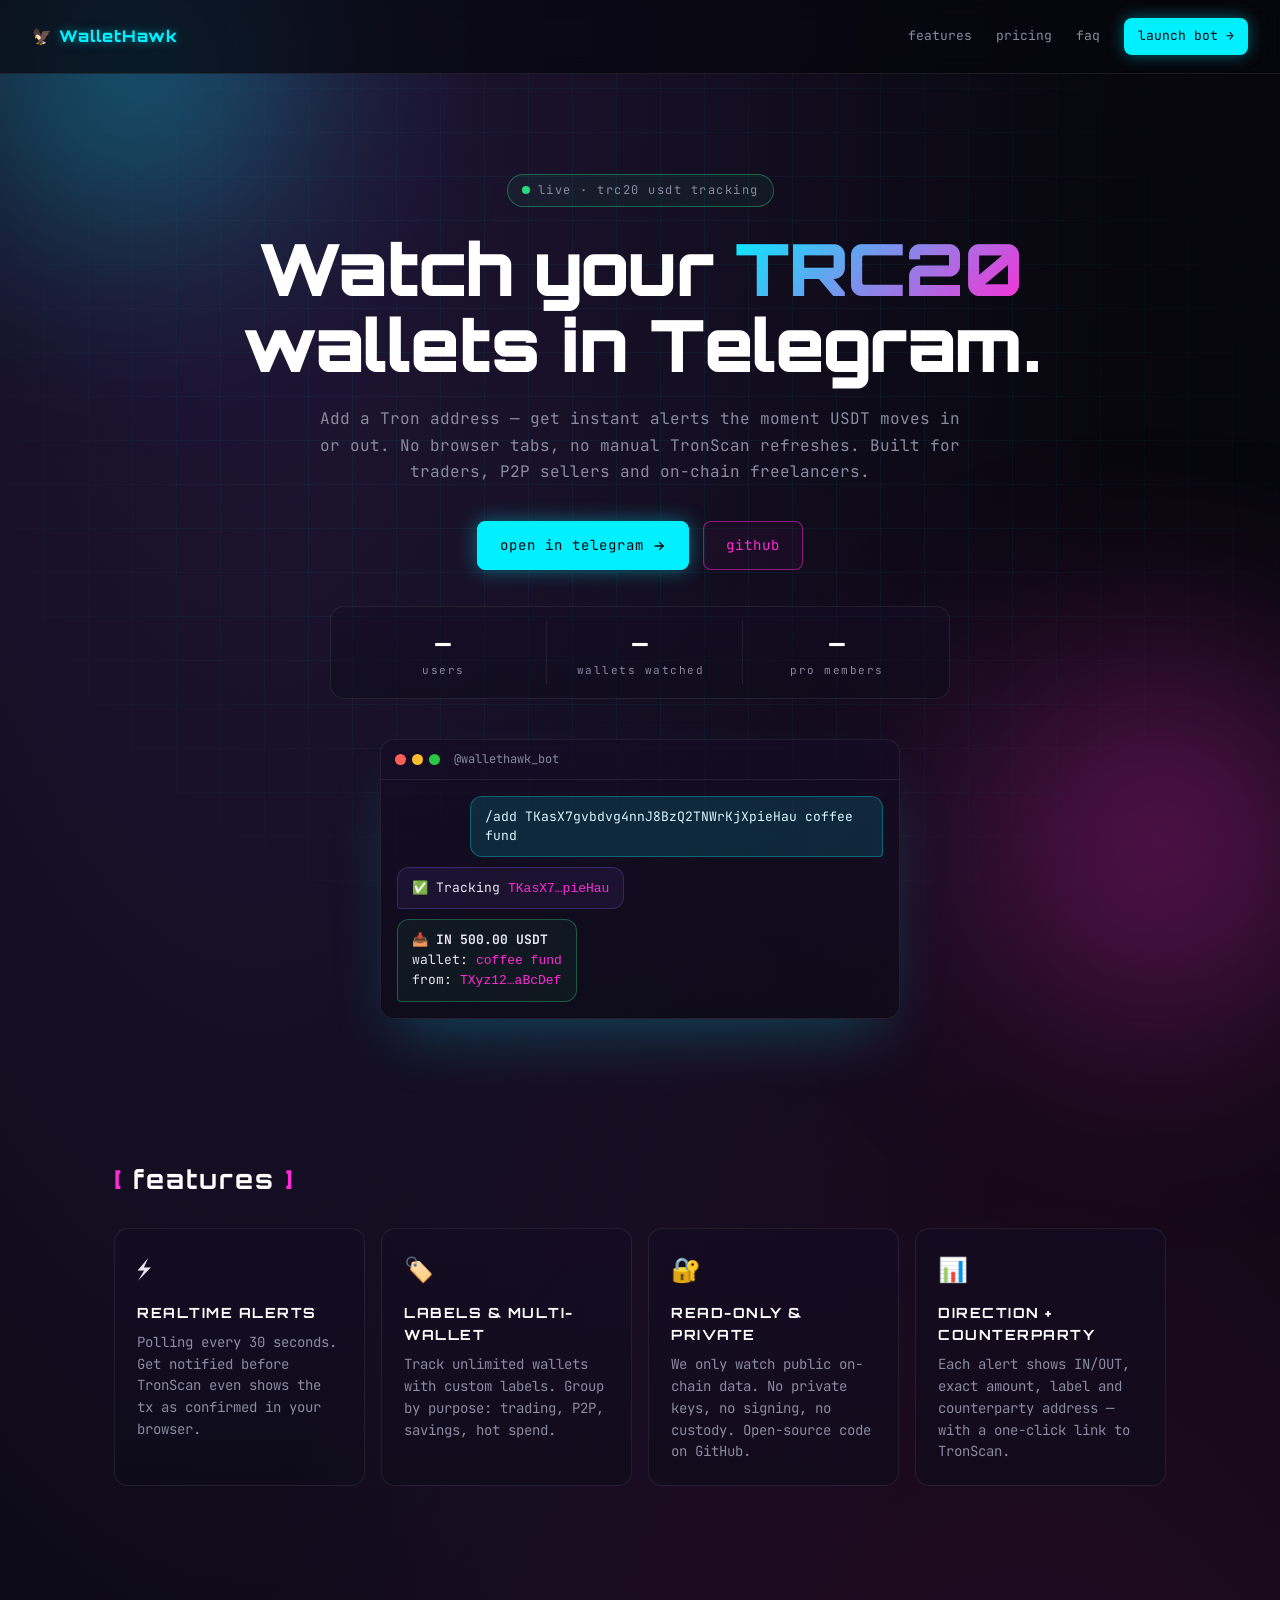
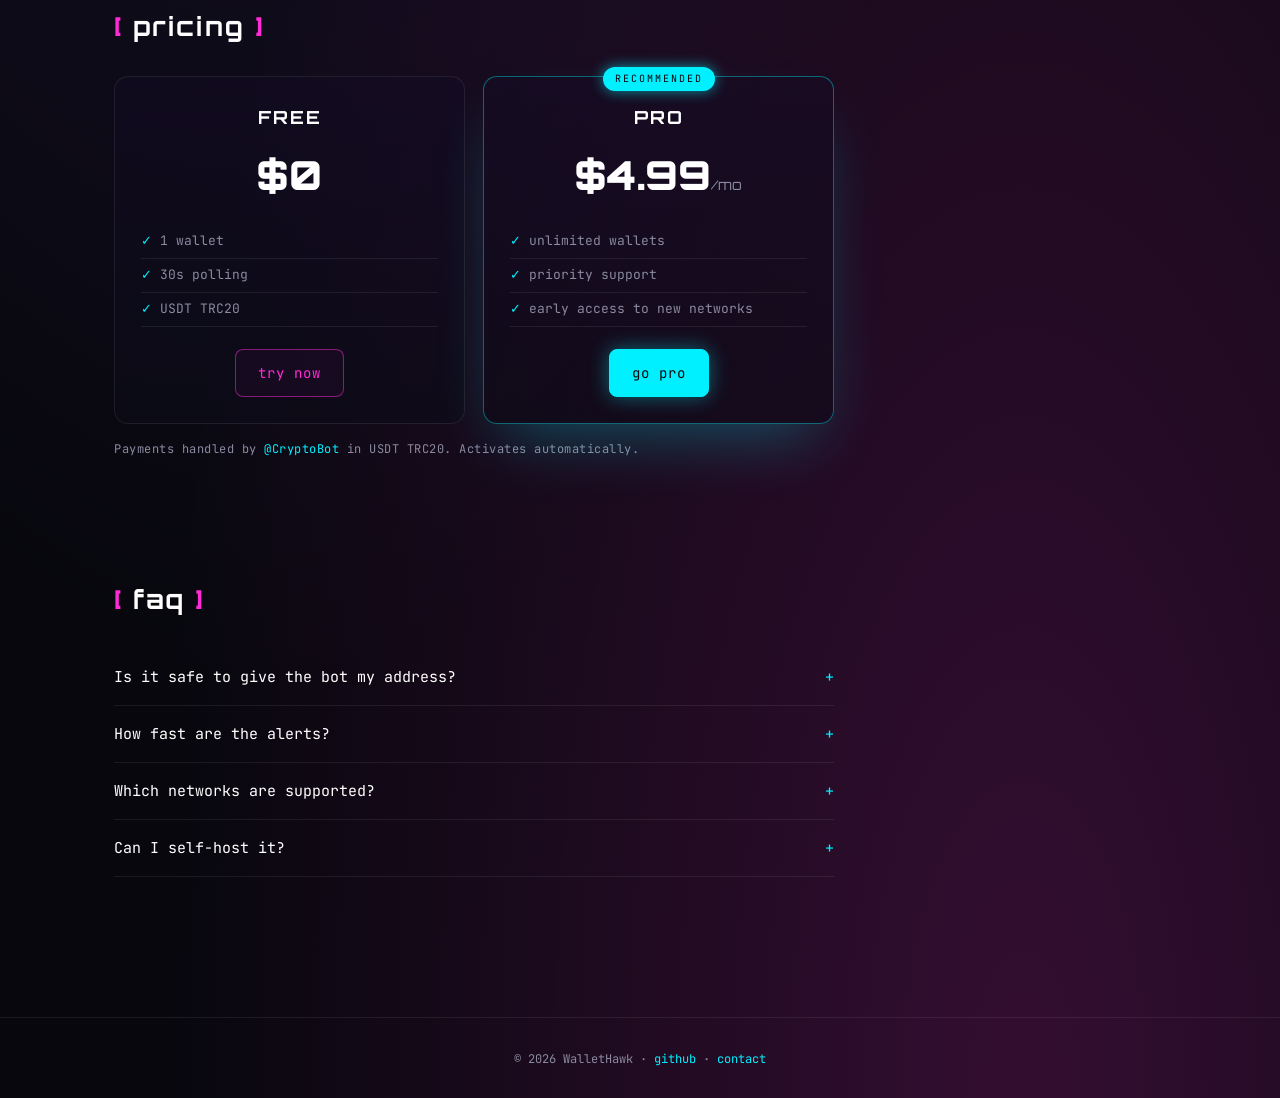
==== docs/index.html @ b3d7fba4 "chore: rename landing/ -> docs/ for GitHub Pages GitHub Pages 'Deploy from branch' only allows root " ====
<!DOCTYPE html>
<html lang="en">
<head>
    <meta charset="UTF-8" />
    <meta name="viewport" content="width=device-width, initial-scale=1.0" />
    <title>WalletHawk — TRC20 wallet tracker bot for Telegram</title>
    <meta name="description" content="WalletHawk watches your Tron (TRC20) wallets and pings you in Telegram the moment USDT moves in or out." />

    <!-- Open Graph / social previews -->
    <meta property="og:type" content="website" />
    <meta property="og:title" content="WalletHawk — instant TRC20 wallet alerts in Telegram" />
    <meta property="og:description" content="Add a Tron address — get pinged the second USDT moves in or out. Built for traders, P2P sellers and on-chain freelancers." />
    <meta property="og:url" content="https://wallethawk.io" />
    <meta property="og:site_name" content="WalletHawk" />
    <meta name="twitter:card" content="summary_large_image" />
    <meta name="twitter:title" content="WalletHawk — instant TRC20 wallet alerts in Telegram" />
    <meta name="twitter:description" content="Add a Tron address — get pinged the second USDT moves in or out." />

    <link rel="icon" href="data:image/svg+xml,%3Csvg xmlns='http://www.w3.org/2000/svg' viewBox='0 0 100 100'%3E%3Ctext y='80' font-size='80'%3E🦅%3C/text%3E%3C/svg%3E" />
    <link rel="preconnect" href="https://fonts.googleapis.com" />
    <link rel="preconnect" href="https://fonts.gstatic.com" crossorigin />
    <link rel="preconnect" href="https://wallethawk-bot.fly.dev" />
    <link href="https://fonts.googleapis.com/css2?family=Orbitron:wght@600;800;900&family=JetBrains+Mono:wght@400;500;600&display=swap" rel="stylesheet" />
    <link rel="stylesheet" href="styles.css" />
</head>
<body>
    <div class="bg-grid" aria-hidden="true"></div>
    <div class="bg-glow g1" aria-hidden="true"></div>
    <div class="bg-glow g2" aria-hidden="true"></div>

    <header class="nav">
        <a class="logo" href="#">🦅 <span>WalletHawk</span></a>
        <nav>
            <a href="#features">features</a>
            <a href="#pricing">pricing</a>
            <a href="#faq">faq</a>
            <a class="cta" href="https://t.me/wallethawk_bot" target="_blank" rel="noopener noreferrer">launch bot →</a>
        </nav>
    </header>

    <main>
        <section class="hero">
            <span class="status">
                <span class="dot"></span> live · TRC20 USDT tracking
            </span>
            <h1>Watch your <span class="grad">TRC20</span> wallets in&nbsp;Telegram.</h1>
            <p class="lead">
                Add a Tron address — get instant alerts the moment USDT moves in or out.
                No browser tabs, no manual TronScan refreshes. Built for traders, P2P sellers and on-chain freelancers.
            </p>
            <div class="hero-cta">
                <a class="btn primary" href="https://t.me/wallethawk_bot" target="_blank" rel="noopener noreferrer">
                    open in telegram
                    <svg viewBox="0 0 24 24" width="14" height="14" fill="none" stroke="currentColor" stroke-width="2.2" stroke-linecap="round" stroke-linejoin="round"><path d="M5 12h14"/><path d="m13 6 6 6-6 6"/></svg>
                </a>
                <a class="btn ghost" href="https://github.com/n1mfaq/wallethawk" target="_blank" rel="noopener noreferrer">github</a>
            </div>

            <ul class="stats" id="stats" aria-label="live stats">
                <li><b data-stat="users">—</b><span>users</span></li>
                <li><b data-stat="wallets">—</b><span>wallets watched</span></li>
                <li><b data-stat="pro">—</b><span>pro members</span></li>
            </ul>

            <div class="demo">
                <div class="demo-head">
                    <span class="d-dot r"></span><span class="d-dot y"></span><span class="d-dot g"></span>
                    <span class="d-title">@wallethawk_bot</span>
                </div>
                <div class="demo-body">
                    <div class="msg me">/add TKasX7gvbdvg4nnJ8BzQ2TNWrKjXpieHau coffee fund</div>
                    <div class="msg bot">✅ Tracking <code>TKasX7…pieHau</code></div>
                    <div class="msg bot alert">
                        <b>📥 IN  500.00 USDT</b><br>
                        wallet: <code>coffee fund</code><br>
                        from: <code>TXyz12…aBcDef</code>
                    </div>
                </div>
            </div>
        </section>

        <section id="features" class="section">
            <h2><span class="b">[</span> features <span class="b">]</span></h2>
            <div class="grid">
                <article class="card">
                    <div class="ico">⚡</div>
                    <h3>Realtime alerts</h3>
                    <p>Polling every 30 seconds. Get notified before TronScan even shows the tx as confirmed in your browser.</p>
                </article>
                <article class="card">
                    <div class="ico">🏷️</div>
                    <h3>Labels &amp; multi-wallet</h3>
                    <p>Track unlimited wallets with custom labels. Group by purpose: trading, P2P, savings, hot spend.</p>
                </article>
                <article class="card">
                    <div class="ico">🔐</div>
                    <h3>Read-only &amp; private</h3>
                    <p>We only watch public on-chain data. No private keys, no signing, no custody. Open-source code on GitHub.</p>
                </article>
                <article class="card">
                    <div class="ico">📊</div>
                    <h3>Direction + counterparty</h3>
                    <p>Each alert shows IN/OUT, exact amount, label and counterparty address — with a one-click link to TronScan.</p>
                </article>
            </div>
        </section>

        <section id="pricing" class="section">
            <h2><span class="b">[</span> pricing <span class="b">]</span></h2>
            <div class="plans">
                <article class="plan">
                    <h3>Free</h3>
                    <p class="price">$0</p>
                    <ul>
                        <li>1 wallet</li>
                        <li>30s polling</li>
                        <li>USDT TRC20</li>
                    </ul>
                    <a class="btn ghost" href="https://t.me/wallethawk_bot" target="_blank" rel="noopener noreferrer">try now</a>
                </article>
                <article class="plan featured">
                    <span class="badge">recommended</span>
                    <h3>Pro</h3>
                    <p class="price">$4.99<span>/mo</span></p>
                    <ul>
                        <li>unlimited wallets</li>
                        <li>priority support</li>
                        <li>early access to new networks</li>
                    </ul>
                    <a class="btn primary" href="https://t.me/wallethawk_bot?start=upgrade" target="_blank" rel="noopener noreferrer">go pro</a>
                </article>
            </div>
            <p class="plans-note">Payments handled by <a href="https://t.me/CryptoBot" target="_blank" rel="noopener noreferrer">@CryptoBot</a> in USDT TRC20. Activates automatically.</p>
        </section>

        <section id="faq" class="section">
            <h2><span class="b">[</span> faq <span class="b">]</span></h2>
            <div class="faq">
                <details>
                    <summary>Is it safe to give the bot my address?</summary>
                    <p>Yes — we only read public blockchain data via TronGrid. The bot never asks for keys, seeds or signatures. Source code is public on GitHub.</p>
                </details>
                <details>
                    <summary>How fast are the alerts?</summary>
                    <p>Polling runs every 30 seconds. In practice you'll see a notification within 30–60s of the on-chain confirmation.</p>
                </details>
                <details>
                    <summary>Which networks are supported?</summary>
                    <p>Right now: USDT on Tron (TRC20). BSC, Ethereum and BTC are on the roadmap.</p>
                </details>
                <details>
                    <summary>Can I self-host it?</summary>
                    <p>Yes — the project is MIT and ships with docker-compose. See the README on GitHub.</p>
                </details>
            </div>
        </section>
    </main>

    <footer>
        <p>© <span id="year"></span> WalletHawk · <a href="https://github.com/n1mfaq/wallethawk" target="_blank" rel="noopener noreferrer">github</a> · <a href="https://t.me/cwiwi9" target="_blank" rel="noopener noreferrer">contact</a></p>
    </footer>

    <script>
        document.getElementById('year').textContent = new Date().getFullYear();

        // Live stats from the bot's public endpoint.
        (async () => {
            try {
                const r = await fetch('https://wallethawk-bot.fly.dev/stats', { cache: 'no-store' });
                if (!r.ok) return;
                const s = await r.json();
                const set = (k, v) => {
                    const el = document.querySelector(`[data-stat="${k}"]`);
                    if (el) el.textContent = new Intl.NumberFormat('en-US').format(v);
                };
                set('users', s.users);
                set('wallets', s.wallets);
                set('pro', s.pro);
            } catch { /* offline — keep dashes */ }
        })();
    </script>
</body>
</html>
---- docs/styles.css ----
:root {
    --bg: #07070d;
    --bg-2: #0c0c18;
    --neon-cyan: #00f0ff;
    --neon-pink: #ff2bd6;
    --neon-purple: #9b5cff;
    --green: #29d97e;
    --text: #e6e6f0;
    --text-dim: #8a8aa0;
    --border: rgba(255, 255, 255, 0.08);
}

* { margin: 0; padding: 0; box-sizing: border-box; }
html { scroll-behavior: smooth; scroll-padding-top: 90px; overflow-x: clip; }
body {
    font-family: 'JetBrains Mono', ui-monospace, monospace;
    background:
        radial-gradient(ellipse at 20% 0%, rgba(155, 92, 255, 0.18), transparent 60%),
        radial-gradient(ellipse at 80% 100%, rgba(255, 43, 214, 0.18), transparent 60%),
        var(--bg);
    color: var(--text);
    line-height: 1.6;
    min-height: 100vh;
    position: relative;
    overflow-x: hidden;
}

.bg-grid {
    position: fixed; inset: 0; z-index: -1;
    background-image:
        linear-gradient(rgba(0, 240, 255, 0.05) 1px, transparent 1px),
        linear-gradient(90deg, rgba(0, 240, 255, 0.05) 1px, transparent 1px);
    background-size: 44px 44px;
    mask-image: radial-gradient(ellipse 80% 90% at center, black 30%, transparent 75%);
}

.bg-glow {
    position: fixed; z-index: -1;
    border-radius: 50%;
    filter: blur(100px);
    pointer-events: none;
}
.bg-glow.g1 { width: 460px; height: 460px; top: -160px; left: -100px;  background: radial-gradient(circle, rgba(0, 240, 255, 0.5), transparent 70%); }
.bg-glow.g2 { width: 520px; height: 520px; bottom: -200px; right: -140px; background: radial-gradient(circle, rgba(255, 43, 214, 0.45), transparent 70%); }

a { color: var(--neon-cyan); text-decoration: none; transition: color 0.2s; }
a:hover { color: var(--neon-pink); }

/* === NAV === */
.nav {
    position: sticky; top: 0; z-index: 10;
    display: flex; justify-content: space-between; align-items: center;
    padding: 18px 32px;
    background: rgba(7, 7, 13, 0.7);
    backdrop-filter: blur(10px);
    border-bottom: 1px solid var(--border);
}
.logo {
    font-family: 'Orbitron', sans-serif;
    font-weight: 800;
    font-size: 16px;
    letter-spacing: 1px;
    color: #fff;
}
.logo span { color: var(--neon-cyan); text-shadow: 0 0 10px rgba(0, 240, 255, 0.5); }
.nav nav { display: flex; gap: 24px; align-items: center; }
.nav nav a { font-size: 13px; color: var(--text-dim); text-transform: lowercase; }
.nav nav a.cta {
    color: var(--bg);
    background: var(--neon-cyan);
    padding: 8px 14px;
    border-radius: 8px;
    box-shadow: 0 0 16px rgba(0, 240, 255, 0.4);
    transition: all 0.2s;
}
.nav nav a.cta:hover { background: var(--neon-pink); box-shadow: 0 0 20px rgba(255, 43, 214, 0.5); color: var(--bg); }

/* === MAIN === */
main { max-width: 1100px; margin: 0 auto; padding: 40px 24px 80px; }

/* === HERO === */
.hero { padding: 60px 0 80px; text-align: center; }

.status {
    display: inline-flex;
    align-items: center;
    gap: 8px;
    padding: 6px 14px;
    border: 1px solid rgba(41, 217, 126, 0.4);
    border-radius: 999px;
    background: rgba(41, 217, 126, 0.06);
    color: var(--text-dim);
    font-size: 12px;
    letter-spacing: 1.5px;
    text-transform: lowercase;
    margin-bottom: 24px;
}

.dot {
    width: 8px; height: 8px; border-radius: 50%;
    background: var(--green);
    box-shadow: 0 0 0 0 rgba(41, 217, 126, 0.5);
    animation: pulse-dot 2s infinite;
}
@keyframes pulse-dot {
    0%, 100% { box-shadow: 0 0 0 0 rgba(41, 217, 126, 0.5); }
    70% { box-shadow: 0 0 0 8px rgba(41, 217, 126, 0); }
}

.hero h1 {
    font-family: 'Orbitron', sans-serif;
    font-weight: 900;
    font-size: clamp(36px, 6vw, 72px);
    line-height: 1.05;
    letter-spacing: -1px;
    margin-bottom: 24px;
    color: #fff;
}

.grad {
    background: linear-gradient(135deg, var(--neon-cyan) 0%, var(--neon-pink) 100%);
    -webkit-background-clip: text;
    background-clip: text;
    color: transparent;
}

.lead {
    max-width: 660px;
    margin: 0 auto 36px;
    color: var(--text-dim);
    font-size: 16px;
    line-height: 1.65;
}

.hero-cta {
    display: flex;
    gap: 14px;
    justify-content: center;
    flex-wrap: wrap;
    margin-bottom: 36px;
}

/* === LIVE STATS (hero) === */
.stats {
    list-style: none;
    display: flex;
    justify-content: center;
    flex-wrap: wrap;
    gap: 8px;
    margin: 0 auto 28px;
    padding: 14px 18px;
    max-width: 620px;
    border: 1px solid var(--border);
    border-radius: 14px;
    background: linear-gradient(180deg, rgba(20, 12, 36, 0.5), rgba(12, 12, 24, 0.5));
}
.stats li {
    flex: 1 1 130px;
    display: flex;
    flex-direction: column;
    align-items: center;
    gap: 2px;
    padding: 4px 10px;
}
.stats li + li { border-left: 1px solid var(--border); }
.stats b {
    font-family: 'Orbitron', sans-serif;
    font-size: 22px;
    font-weight: 800;
    color: #fff;
    letter-spacing: 1px;
}
.stats span {
    font-size: 11px;
    color: var(--text-dim);
    text-transform: lowercase;
    letter-spacing: 1.5px;
}
@media (max-width: 480px) {
    .stats li + li { border-left: none; border-top: 1px solid var(--border); }
}

.btn {
    display: inline-flex;
    align-items: center;
    gap: 8px;
    padding: 12px 22px;
    border-radius: 8px;
    font-family: 'JetBrains Mono', monospace;
    font-size: 14px;
    text-transform: lowercase;
    letter-spacing: 1px;
    border: 1px solid;
    transition: all 0.2s;
    cursor: pointer;
}
.btn.primary {
    color: var(--bg);
    background: var(--neon-cyan);
    border-color: var(--neon-cyan);
    box-shadow: 0 0 20px rgba(0, 240, 255, 0.4);
}
.btn.primary:hover {
    background: var(--neon-pink); border-color: var(--neon-pink); color: var(--bg);
    box-shadow: 0 0 28px rgba(255, 43, 214, 0.55);
}
.btn.ghost {
    color: var(--neon-pink);
    border-color: rgba(255, 43, 214, 0.5);
    background: rgba(255, 43, 214, 0.04);
}
.btn.ghost:hover { color: #fff; background: rgba(255, 43, 214, 0.12); border-color: var(--neon-pink); }

/* Demo card */
.demo {
    max-width: 520px;
    margin: 40px auto 0;
    border: 1px solid var(--border);
    border-radius: 14px;
    background: linear-gradient(180deg, rgba(20, 12, 36, 0.7), rgba(12, 12, 24, 0.7));
    box-shadow: 0 30px 60px -20px rgba(0, 240, 255, 0.25);
    overflow: hidden;
    text-align: left;
}
.demo-head {
    display: flex;
    align-items: center;
    gap: 6px;
    padding: 10px 14px;
    border-bottom: 1px solid var(--border);
}
.d-dot { width: 11px; height: 11px; border-radius: 50%; }
.d-dot.r { background: #ff5f57; }
.d-dot.y { background: #febc2e; }
.d-dot.g { background: #28c840; }
.d-title { margin-left: 8px; font-size: 12px; color: var(--text-dim); }

.demo-body { padding: 16px; display: flex; flex-direction: column; gap: 10px; font-size: 13px; }
.msg {
    padding: 10px 14px;
    border-radius: 12px;
    max-width: 85%;
    line-height: 1.5;
}
.msg code { color: var(--neon-pink); }
.msg.me {
    align-self: flex-end;
    background: rgba(0, 240, 255, 0.12);
    border: 1px solid rgba(0, 240, 255, 0.3);
    color: #d6f7ff;
    border-bottom-right-radius: 4px;
}
.msg.bot {
    align-self: flex-start;
    background: rgba(155, 92, 255, 0.08);
    border: 1px solid rgba(155, 92, 255, 0.25);
    color: var(--text);
    border-bottom-left-radius: 4px;
}
.msg.bot.alert {
    background: rgba(41, 217, 126, 0.06);
    border-color: rgba(41, 217, 126, 0.35);
}

/* === SECTIONS === */
.section { padding: 60px 0; }
.section h2 {
    font-family: 'Orbitron', sans-serif;
    font-size: 26px;
    letter-spacing: 2px;
    color: #fff;
    margin-bottom: 28px;
}
.b { color: var(--neon-pink); }

.grid {
    display: grid;
    grid-template-columns: repeat(auto-fit, minmax(240px, 1fr));
    gap: 16px;
}

.card {
    padding: 22px;
    border: 1px solid var(--border);
    border-radius: 14px;
    background: linear-gradient(180deg, rgba(20, 12, 36, 0.55), rgba(12, 12, 24, 0.55));
    transition: transform 0.3s, border-color 0.3s, box-shadow 0.3s;
}
.card:hover {
    transform: translateY(-3px);
    border-color: rgba(0, 240, 255, 0.3);
    box-shadow: 0 16px 36px -16px rgba(0, 240, 255, 0.4);
}
.card .ico { font-size: 24px; margin-bottom: 12px; }
.card h3 {
    font-family: 'Orbitron', sans-serif;
    font-size: 14px;
    letter-spacing: 1.5px;
    text-transform: uppercase;
    color: #fff;
    margin-bottom: 8px;
}
.card p { color: var(--text-dim); font-size: 14px; line-height: 1.55; }

/* === PRICING === */
.plans {
    display: grid;
    grid-template-columns: repeat(auto-fit, minmax(240px, 1fr));
    gap: 18px;
    max-width: 720px;
}
.plan {
    position: relative;
    padding: 26px;
    border: 1px solid var(--border);
    border-radius: 14px;
    background: linear-gradient(180deg, rgba(20, 12, 36, 0.55), rgba(12, 12, 24, 0.55));
    text-align: center;
}
.plan.featured {
    border-color: rgba(0, 240, 255, 0.4);
    box-shadow: 0 30px 60px -20px rgba(0, 240, 255, 0.3);
}
.plan .badge {
    position: absolute;
    top: -10px;
    left: 50%;
    transform: translateX(-50%);
    padding: 4px 12px;
    font-size: 10px;
    letter-spacing: 2px;
    text-transform: uppercase;
    color: var(--bg);
    background: var(--neon-cyan);
    border-radius: 999px;
    box-shadow: 0 0 14px rgba(0, 240, 255, 0.6);
}
.plan h3 {
    font-family: 'Orbitron', sans-serif;
    font-size: 18px;
    letter-spacing: 2px;
    text-transform: uppercase;
    color: #fff;
    margin-bottom: 12px;
}
.price {
    font-family: 'Orbitron', sans-serif;
    font-size: 40px;
    font-weight: 900;
    color: #fff;
    margin-bottom: 18px;
}
.price span { font-size: 14px; color: var(--text-dim); font-weight: 400; }
.plan ul {
    list-style: none;
    margin-bottom: 22px;
    text-align: left;
}
.plan li {
    padding: 6px 0;
    border-bottom: 1px solid var(--border);
    color: var(--text-dim);
    font-size: 13px;
}
.plan li:before { content: '✓ '; color: var(--neon-cyan); }

.plans-note {
    margin-top: 16px;
    color: var(--text-dim);
    font-size: 12px;
    letter-spacing: 0.5px;
}
.plans-note a { color: var(--neon-cyan); }

/* === FAQ === */
.faq { max-width: 720px; }
.faq details {
    border-bottom: 1px solid var(--border);
    padding: 16px 0;
}
.faq summary {
    cursor: pointer;
    color: #fff;
    font-size: 15px;
    list-style: none;
    position: relative;
    padding-right: 24px;
}
.faq summary::-webkit-details-marker { display: none; }
.faq summary::after {
    content: '+';
    position: absolute;
    right: 0;
    top: 0;
    color: var(--neon-cyan);
    transition: transform 0.2s;
}
.faq details[open] summary::after { content: '−'; }
.faq p {
    margin-top: 10px;
    color: var(--text-dim);
    font-size: 14px;
    line-height: 1.6;
}

/* === FOOTER === */
footer {
    text-align: center;
    padding: 32px 16px;
    color: var(--text-dim);
    font-size: 12px;
    border-top: 1px solid var(--border);
}

@media (max-width: 600px) {
    .nav { padding: 14px 18px; }
    .nav nav { gap: 14px; }
    .nav nav a { font-size: 12px; }
    .nav nav a.cta { padding: 6px 10px; }
    main { padding: 24px 16px 60px; }
    .hero { padding: 30px 0 50px; }
    .section { padding: 40px 0; }
}
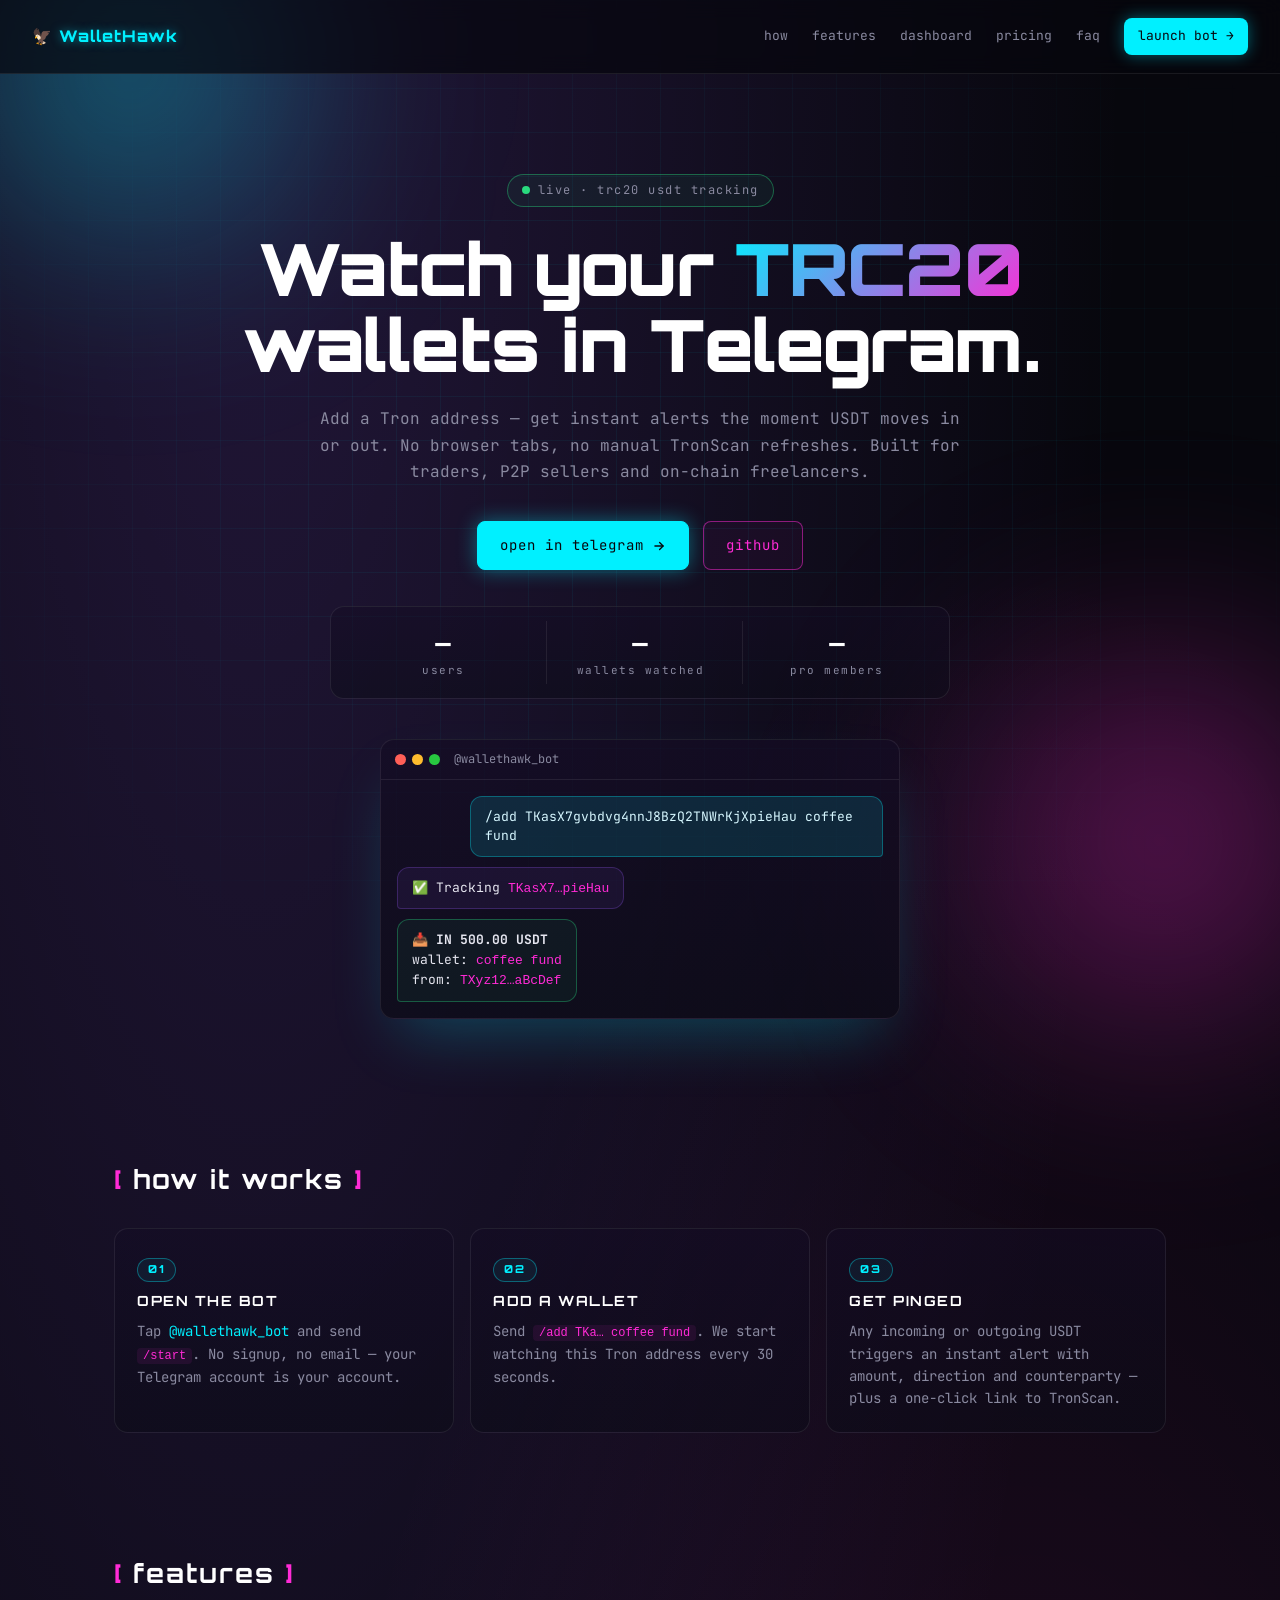
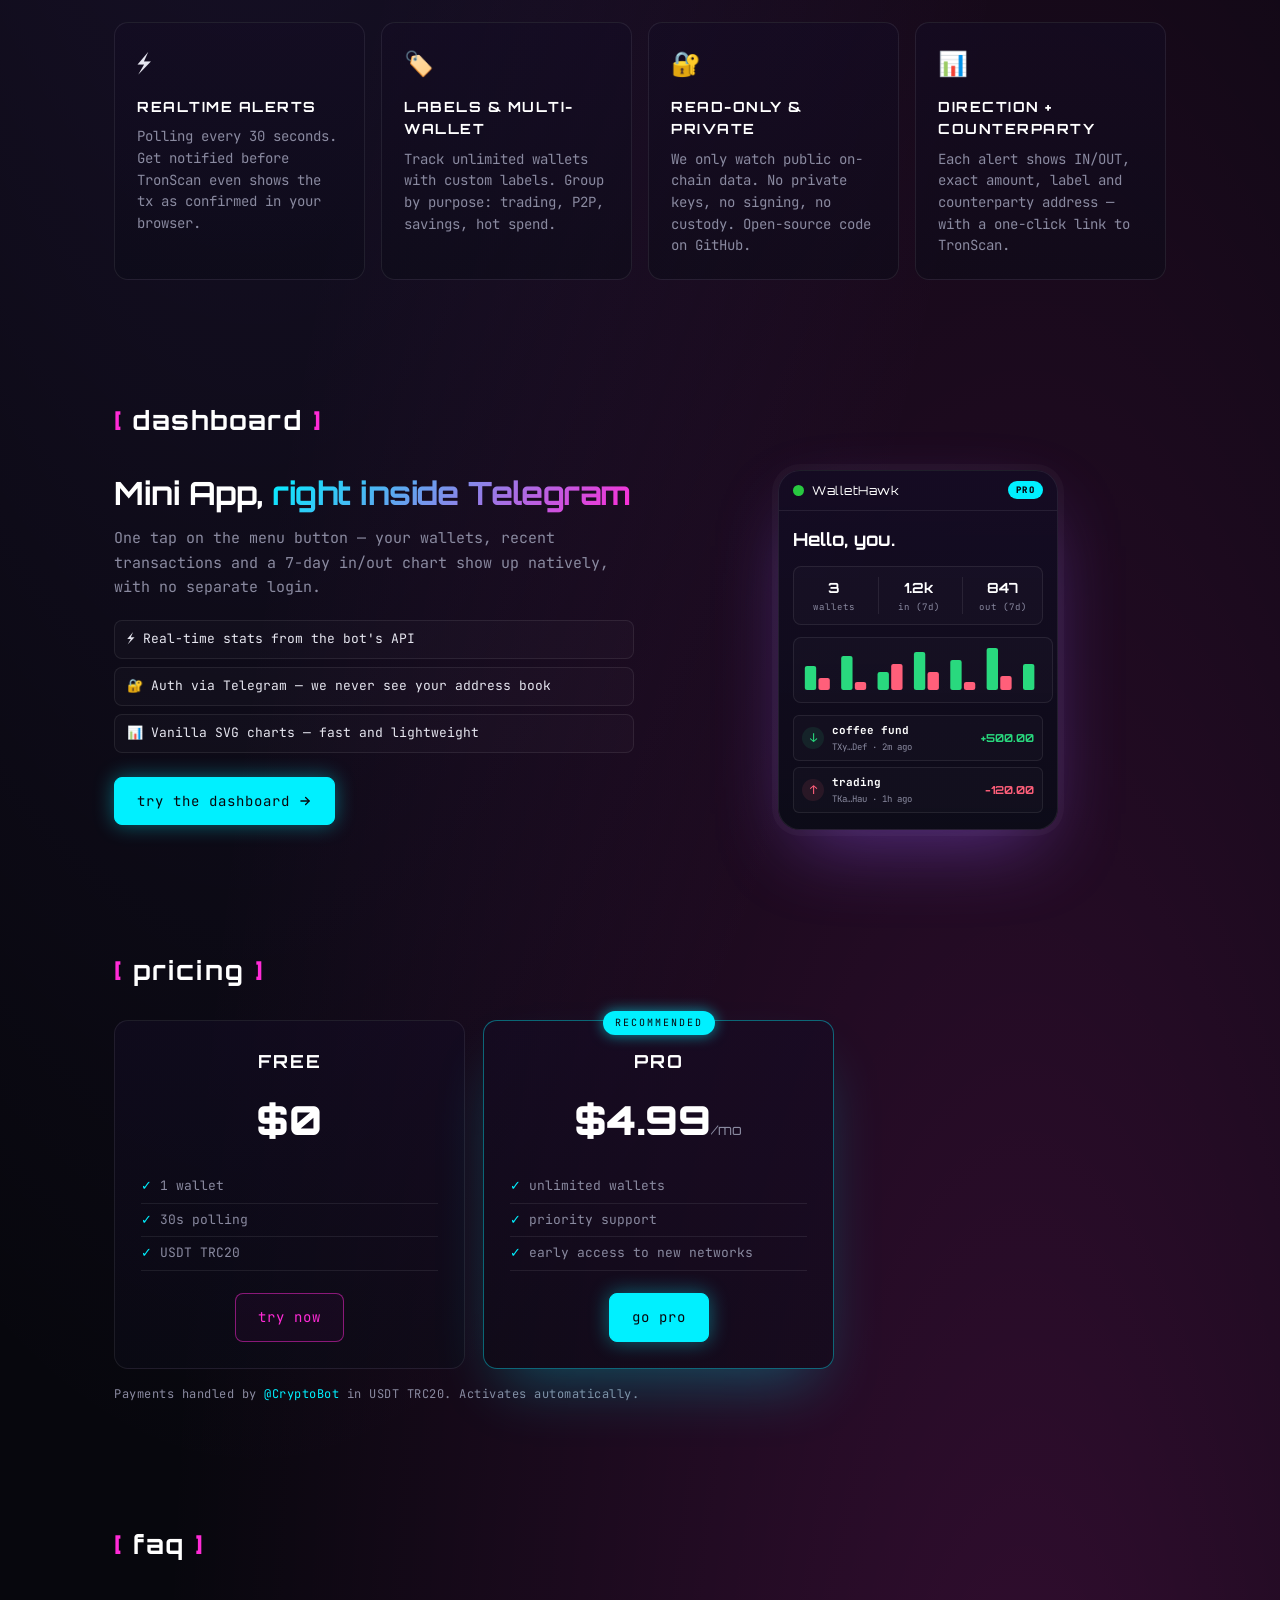
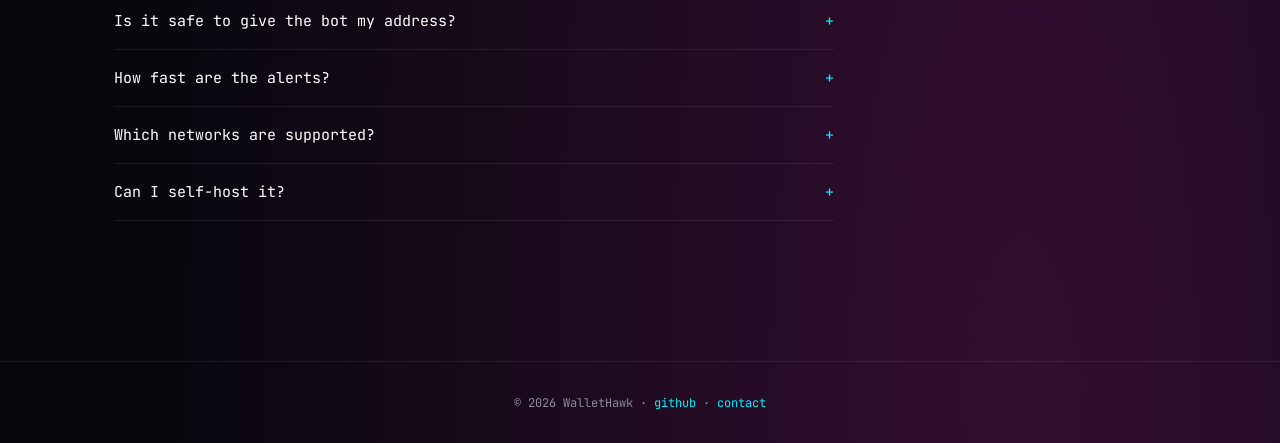
==== commit 6e18a259: "feat(landing): how-it-works section, Mini App showcase, OG preview image - New 'how it works' sectio" ====
--- a/docs/index.html
+++ b/docs/index.html
@@ -10,11 +10,13 @@
     <meta property="og:type" content="website" />
     <meta property="og:title" content="WalletHawk — instant TRC20 wallet alerts in Telegram" />
     <meta property="og:description" content="Add a Tron address — get pinged the second USDT moves in or out. Built for traders, P2P sellers and on-chain freelancers." />
-    <meta property="og:url" content="https://wallethawk.io" />
+    <meta property="og:url" content="https://n1mfaq.github.io/wallethawk/" />
     <meta property="og:site_name" content="WalletHawk" />
+    <meta property="og:image" content="https://n1mfaq.github.io/wallethawk/og.svg" />
     <meta name="twitter:card" content="summary_large_image" />
     <meta name="twitter:title" content="WalletHawk — instant TRC20 wallet alerts in Telegram" />
     <meta name="twitter:description" content="Add a Tron address — get pinged the second USDT moves in or out." />
+    <meta name="twitter:image" content="https://n1mfaq.github.io/wallethawk/og.svg" />
 
     <link rel="icon" href="data:image/svg+xml,%3Csvg xmlns='http://www.w3.org/2000/svg' viewBox='0 0 100 100'%3E%3Ctext y='80' font-size='80'%3E🦅%3C/text%3E%3C/svg%3E" />
     <link rel="preconnect" href="https://fonts.googleapis.com" />
@@ -31,7 +33,9 @@
     <header class="nav">
         <a class="logo" href="#">🦅 <span>WalletHawk</span></a>
         <nav>
+            <a href="#how">how</a>
             <a href="#features">features</a>
+            <a href="#dashboard">dashboard</a>
             <a href="#pricing">pricing</a>
             <a href="#faq">faq</a>
             <a class="cta" href="https://t.me/wallethawk_bot" target="_blank" rel="noopener noreferrer">launch bot →</a>
@@ -79,6 +83,27 @@
             </div>
         </section>
 
+        <section id="how" class="section">
+            <h2><span class="b">[</span> how it works <span class="b">]</span></h2>
+            <ol class="steps">
+                <li>
+                    <span class="step-n">01</span>
+                    <h3>Open the bot</h3>
+                    <p>Tap <a href="https://t.me/wallethawk_bot" target="_blank" rel="noopener">@wallethawk_bot</a> and send <code>/start</code>. No signup, no email — your Telegram account is your account.</p>
+                </li>
+                <li>
+                    <span class="step-n">02</span>
+                    <h3>Add a wallet</h3>
+                    <p>Send <code>/add TKa… coffee fund</code>. We start watching this Tron address every 30 seconds.</p>
+                </li>
+                <li>
+                    <span class="step-n">03</span>
+                    <h3>Get pinged</h3>
+                    <p>Any incoming or outgoing USDT triggers an instant alert with amount, direction and counterparty — plus a one-click link to TronScan.</p>
+                </li>
+            </ol>
+        </section>
+
         <section id="features" class="section">
             <h2><span class="b">[</span> features <span class="b">]</span></h2>
             <div class="grid">
@@ -102,6 +127,58 @@
                     <h3>Direction + counterparty</h3>
                     <p>Each alert shows IN/OUT, exact amount, label and counterparty address — with a one-click link to TronScan.</p>
                 </article>
+            </div>
+        </section>
+
+        <section id="dashboard" class="section">
+            <h2><span class="b">[</span> dashboard <span class="b">]</span></h2>
+            <div class="showcase">
+                <div class="showcase-text">
+                    <h3>Mini App, <span class="grad">right inside Telegram</span></h3>
+                    <p>One tap on the menu button — your wallets, recent transactions and a 7-day in/out chart show up natively, with no separate login.</p>
+                    <ul class="feat-list">
+                        <li>⚡ Real-time stats from the bot's API</li>
+                        <li>🔐 Auth via Telegram — we never see your address book</li>
+                        <li>📊 Vanilla SVG charts — fast and lightweight</li>
+                    </ul>
+                    <a class="btn primary" href="https://t.me/wallethawk_bot" target="_blank" rel="noopener noreferrer">try the dashboard
+                        <svg viewBox="0 0 24 24" width="14" height="14" fill="none" stroke="currentColor" stroke-width="2.2" stroke-linecap="round" stroke-linejoin="round"><path d="M5 12h14"/><path d="m13 6 6 6-6 6"/></svg>
+                    </a>
+                </div>
+                <div class="showcase-app" aria-hidden="true">
+                    <div class="phone">
+                        <div class="phone-bar"><span class="d-dot g"></span><span class="phone-title">WalletHawk</span><span class="phone-pro">PRO</span></div>
+                        <div class="phone-body">
+                            <h4>Hello, you.</h4>
+                            <div class="phone-kpi">
+                                <div><b>3</b><span>wallets</span></div>
+                                <div><b>1.2k</b><span>in (7d)</span></div>
+                                <div><b>847</b><span>out (7d)</span></div>
+                            </div>
+                            <svg class="phone-chart" viewBox="0 0 220 56" preserveAspectRatio="none">
+                                <g>
+                                    <rect x="6"  y="24" width="10" height="24" rx="2" fill="#29d97e"/>
+                                    <rect x="18" y="36" width="10" height="12" rx="2" fill="#ff5f7a"/>
+                                    <rect x="38" y="14" width="10" height="34" rx="2" fill="#29d97e"/>
+                                    <rect x="50" y="40" width="10" height="8"  rx="2" fill="#ff5f7a"/>
+                                    <rect x="70" y="30" width="10" height="18" rx="2" fill="#29d97e"/>
+                                    <rect x="82" y="22" width="10" height="26" rx="2" fill="#ff5f7a"/>
+                                    <rect x="102" y="10" width="10" height="38" rx="2" fill="#29d97e"/>
+                                    <rect x="114" y="30" width="10" height="18" rx="2" fill="#ff5f7a"/>
+                                    <rect x="134" y="18" width="10" height="30" rx="2" fill="#29d97e"/>
+                                    <rect x="146" y="40" width="10" height="8"  rx="2" fill="#ff5f7a"/>
+                                    <rect x="166" y="6"  width="10" height="42" rx="2" fill="#29d97e"/>
+                                    <rect x="178" y="34" width="10" height="14" rx="2" fill="#ff5f7a"/>
+                                    <rect x="198" y="22" width="10" height="26" rx="2" fill="#29d97e"/>
+                                </g>
+                            </svg>
+                            <ul class="phone-tx">
+                                <li><span class="i in">↓</span><div><b>coffee fund</b><i>TXy…Def · 2m ago</i></div><b class="in">+500.00</b></li>
+                                <li><span class="i out">↑</span><div><b>trading</b><i>TKa…Hau · 1h ago</i></div><b class="out">−120.00</b></li>
+                            </ul>
+                        </div>
+                    </div>
+                </div>
             </div>
         </section>
 
--- a/docs/styles.css
+++ b/docs/styles.css
@@ -412,6 +412,187 @@
     border-top: 1px solid var(--border);
 }
 
+/* === HOW IT WORKS === */
+.steps {
+    list-style: none;
+    counter-reset: step;
+    display: grid;
+    grid-template-columns: repeat(auto-fit, minmax(240px, 1fr));
+    gap: 16px;
+    padding: 0;
+}
+.steps li {
+    position: relative;
+    padding: 26px 22px 22px;
+    border: 1px solid var(--border);
+    border-radius: 14px;
+    background: linear-gradient(180deg, rgba(20, 12, 36, 0.55), rgba(12, 12, 24, 0.55));
+}
+.step-n {
+    display: inline-block;
+    margin-bottom: 8px;
+    padding: 2px 10px;
+    font-family: 'Orbitron', sans-serif;
+    font-weight: 800;
+    font-size: 11px;
+    letter-spacing: 2px;
+    color: var(--neon-cyan);
+    border: 1px solid rgba(0, 240, 255, 0.35);
+    border-radius: 999px;
+    background: rgba(0, 240, 255, 0.06);
+}
+.steps h3 {
+    font-family: 'Orbitron', sans-serif;
+    font-size: 14px;
+    letter-spacing: 1.5px;
+    text-transform: uppercase;
+    color: #fff;
+    margin-bottom: 8px;
+}
+.steps p { color: var(--text-dim); font-size: 14px; line-height: 1.6; }
+.steps code {
+    color: var(--neon-pink);
+    background: rgba(255, 43, 214, 0.08);
+    padding: 1px 6px;
+    border-radius: 4px;
+    font-size: 12px;
+}
+
+/* === DASHBOARD SHOWCASE === */
+.showcase {
+    display: grid;
+    grid-template-columns: 1.05fr 1fr;
+    gap: 36px;
+    align-items: center;
+}
+.showcase-text h3 {
+    font-family: 'Orbitron', sans-serif;
+    font-size: clamp(22px, 3vw, 32px);
+    letter-spacing: -0.5px;
+    color: #fff;
+    margin-bottom: 14px;
+    line-height: 1.15;
+}
+.showcase-text p {
+    color: var(--text-dim);
+    font-size: 15px;
+    line-height: 1.65;
+    margin-bottom: 20px;
+}
+.feat-list {
+    list-style: none;
+    margin-bottom: 24px;
+    display: flex;
+    flex-direction: column;
+    gap: 8px;
+}
+.feat-list li {
+    color: var(--text);
+    font-size: 13px;
+    padding: 8px 12px;
+    border: 1px solid var(--border);
+    border-radius: 8px;
+    background: rgba(255, 255, 255, 0.02);
+}
+
+/* phone mock */
+.showcase-app { display: flex; justify-content: center; }
+.phone {
+    width: 280px;
+    border: 1px solid var(--border);
+    border-radius: 22px;
+    background: linear-gradient(180deg, rgba(20, 12, 36, 0.85), rgba(12, 12, 24, 0.95));
+    overflow: hidden;
+    box-shadow:
+        0 30px 80px -20px rgba(155, 92, 255, 0.45),
+        0 0 0 6px rgba(255, 255, 255, 0.03);
+}
+.phone-bar {
+    display: flex;
+    align-items: center;
+    gap: 8px;
+    padding: 10px 14px;
+    border-bottom: 1px solid var(--border);
+    font-size: 12px;
+}
+.phone-title { color: #fff; font-family: 'Orbitron', sans-serif; letter-spacing: 0.5px; flex: 1; }
+.phone-pro {
+    padding: 2px 8px;
+    font-size: 9px;
+    letter-spacing: 1.5px;
+    border-radius: 999px;
+    color: var(--bg);
+    background: var(--neon-cyan);
+    font-weight: 800;
+}
+.phone-body { padding: 14px 14px 16px; }
+.phone-body h4 {
+    font-family: 'Orbitron', sans-serif;
+    font-size: 18px;
+    color: #fff;
+    margin-bottom: 12px;
+}
+.phone-kpi {
+    display: grid;
+    grid-template-columns: repeat(3, 1fr);
+    gap: 4px;
+    padding: 10px 0;
+    border: 1px solid var(--border);
+    border-radius: 8px;
+    margin-bottom: 12px;
+    background: rgba(255, 255, 255, 0.02);
+}
+.phone-kpi > div {
+    display: flex;
+    flex-direction: column;
+    align-items: center;
+    gap: 1px;
+}
+.phone-kpi > div + div { border-left: 1px solid var(--border); }
+.phone-kpi b { font-family: 'Orbitron', sans-serif; font-size: 14px; color: #fff; }
+.phone-kpi span { font-size: 9px; color: var(--text-dim); letter-spacing: 1px; text-transform: lowercase; }
+.phone-chart {
+    width: 100%;
+    height: 56px;
+    display: block;
+    margin-bottom: 12px;
+    border: 1px solid var(--border);
+    border-radius: 8px;
+    background: rgba(255, 255, 255, 0.02);
+    padding: 4px;
+    box-sizing: content-box;
+}
+.phone-tx { list-style: none; display: flex; flex-direction: column; gap: 6px; }
+.phone-tx li {
+    display: grid;
+    grid-template-columns: auto 1fr auto;
+    align-items: center;
+    gap: 8px;
+    padding: 6px 8px;
+    border: 1px solid var(--border);
+    border-radius: 6px;
+    background: rgba(255, 255, 255, 0.02);
+    font-size: 11px;
+}
+.phone-tx .i {
+    width: 22px; height: 22px;
+    display: flex; align-items: center; justify-content: center;
+    border-radius: 50%;
+    font-size: 12px;
+}
+.phone-tx .i.in  { color: #29d97e; background: rgba(41, 217, 126, 0.1); }
+.phone-tx .i.out { color: #ff5f7a; background: rgba(255, 95, 122, 0.1); }
+.phone-tx div { display: flex; flex-direction: column; min-width: 0; }
+.phone-tx b { color: #fff; font-size: 11px; }
+.phone-tx i { color: var(--text-dim); font-size: 9px; font-style: normal; }
+.phone-tx b.in  { color: #29d97e; font-family: 'Orbitron', sans-serif; }
+.phone-tx b.out { color: #ff5f7a; font-family: 'Orbitron', sans-serif; }
+
+@media (max-width: 760px) {
+    .showcase { grid-template-columns: 1fr; }
+    .showcase-app { order: -1; }
+}
+
 @media (max-width: 600px) {
     .nav { padding: 14px 18px; }
     .nav nav { gap: 14px; }
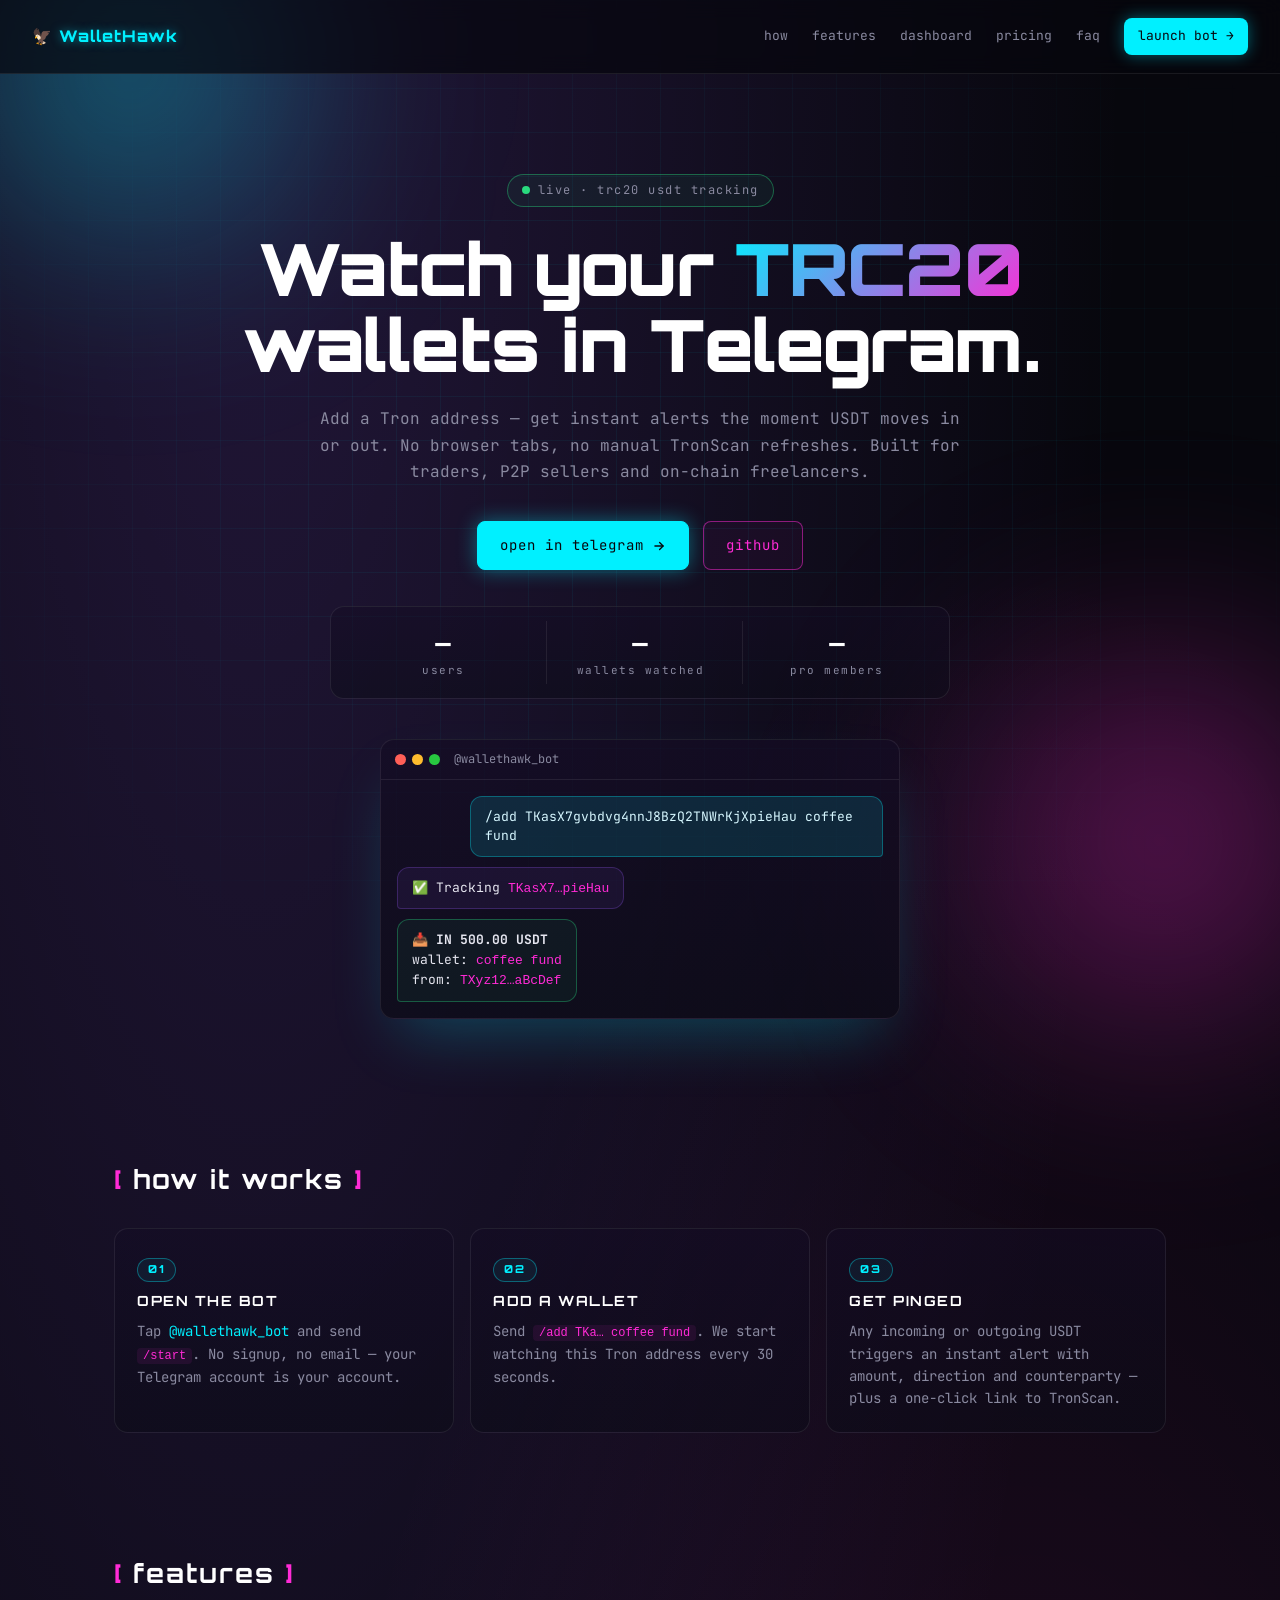
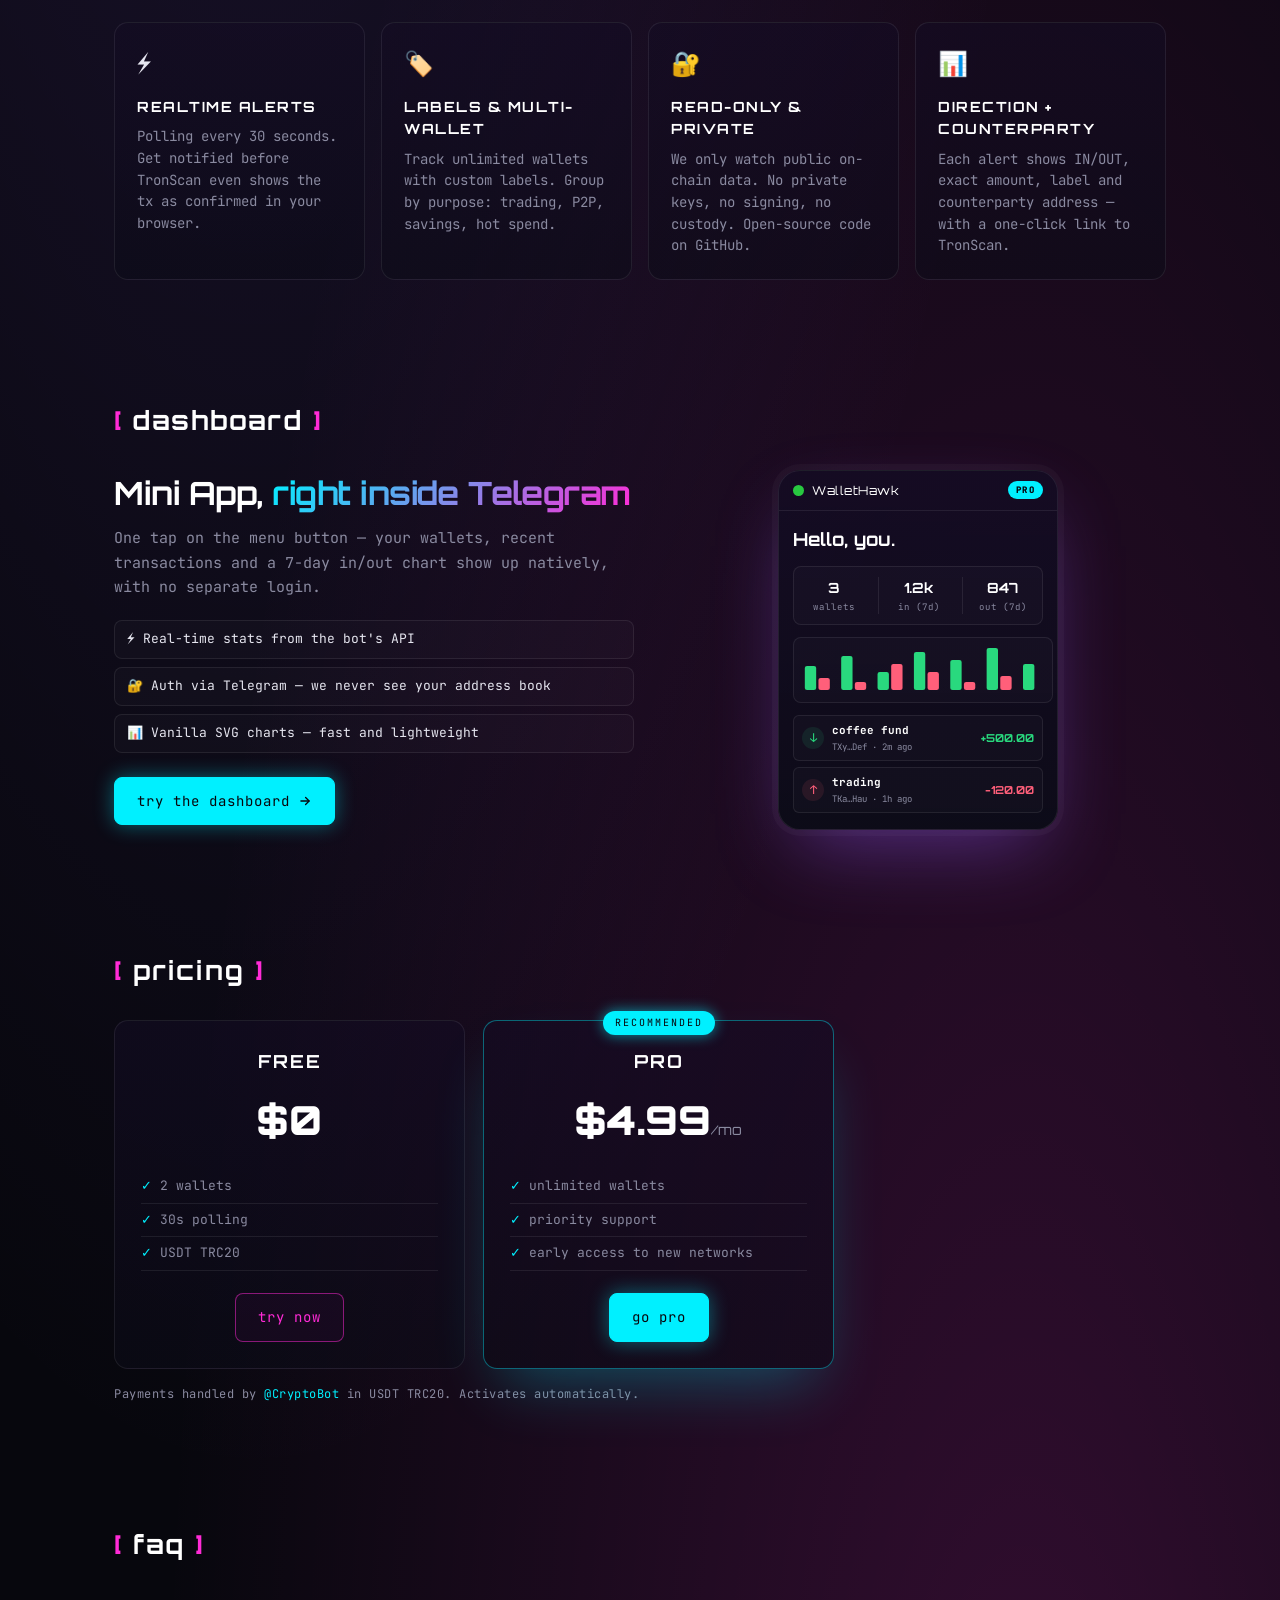
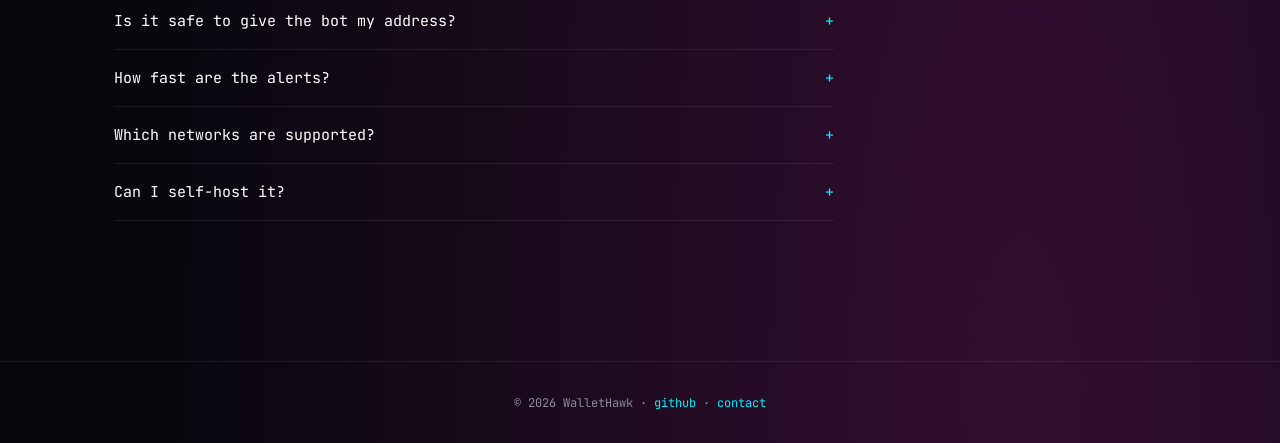
==== commit b77b5800: "tweak: free tier 1 -> 2 wallets" ====
--- a/docs/index.html
+++ b/docs/index.html
@@ -189,7 +189,7 @@
                     <h3>Free</h3>
                     <p class="price">$0</p>
                     <ul>
-                        <li>1 wallet</li>
+                        <li>2 wallets</li>
                         <li>30s polling</li>
                         <li>USDT TRC20</li>
                     </ul>
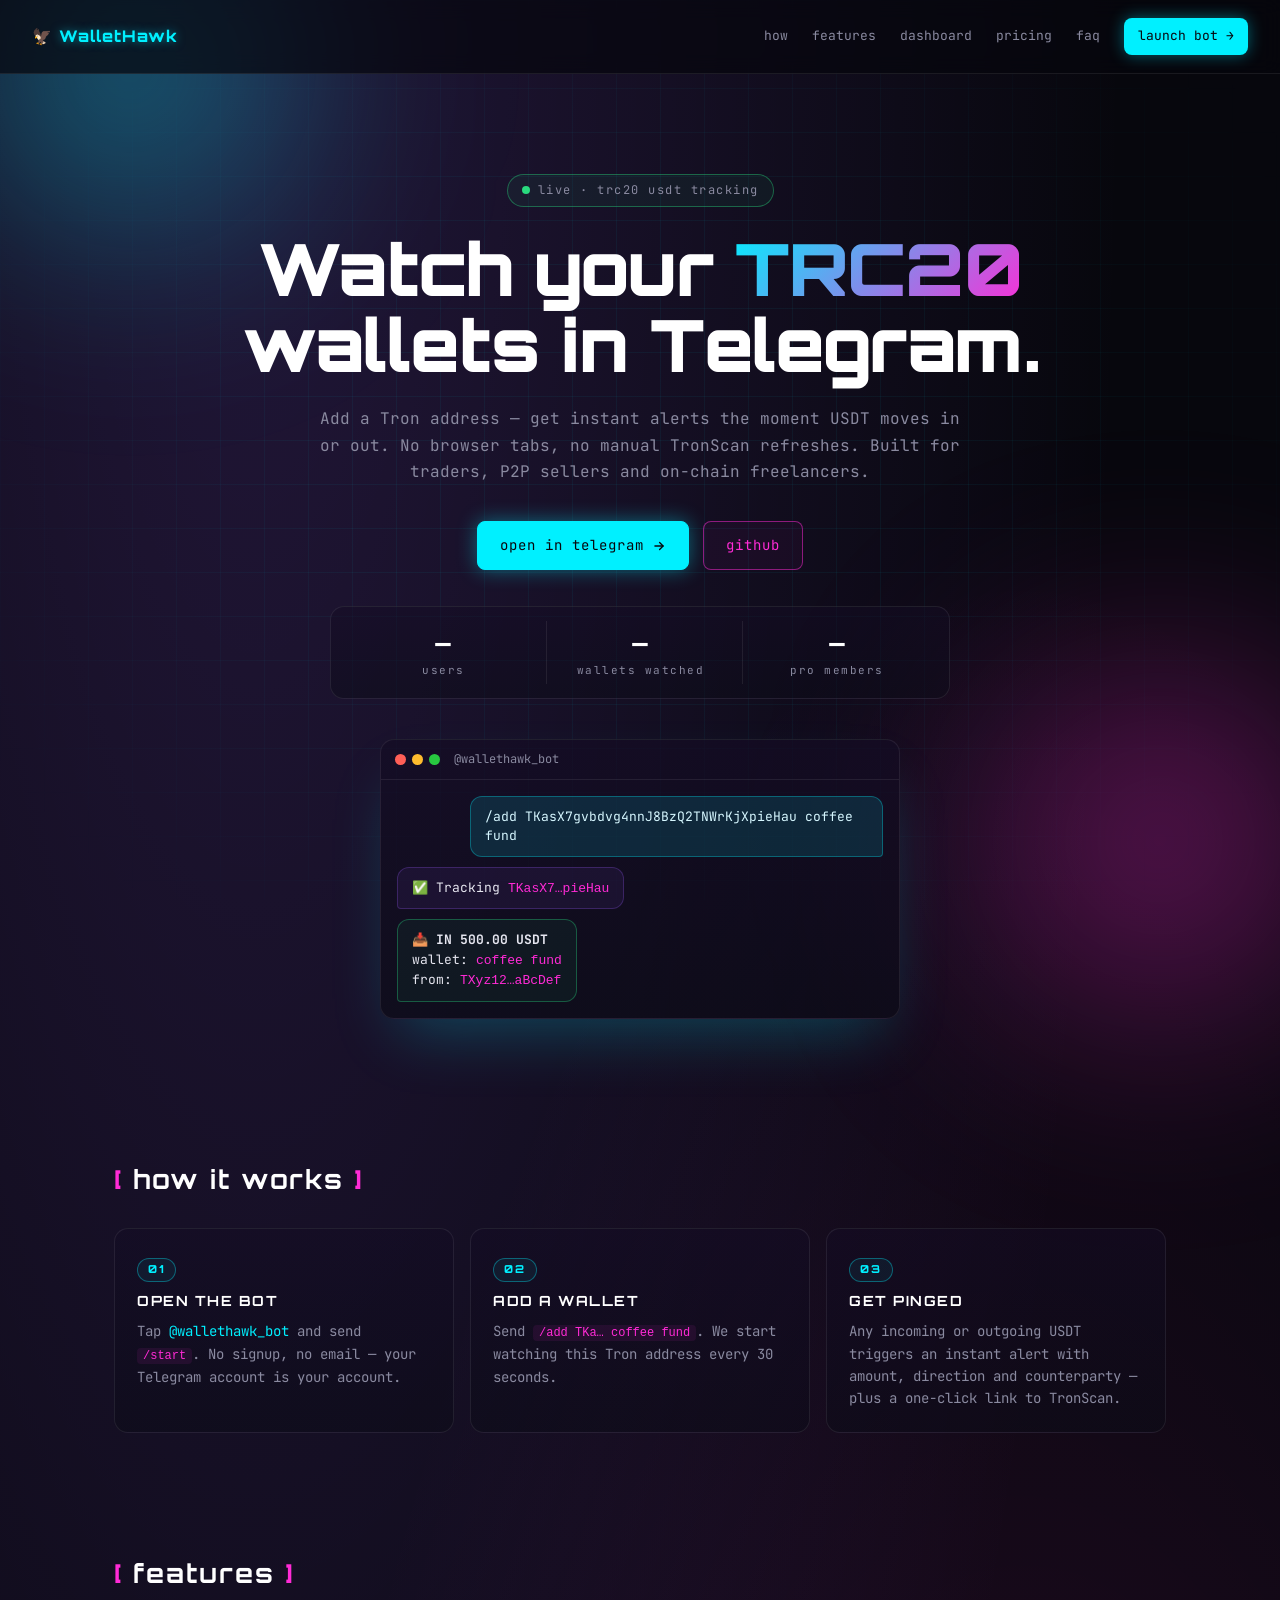
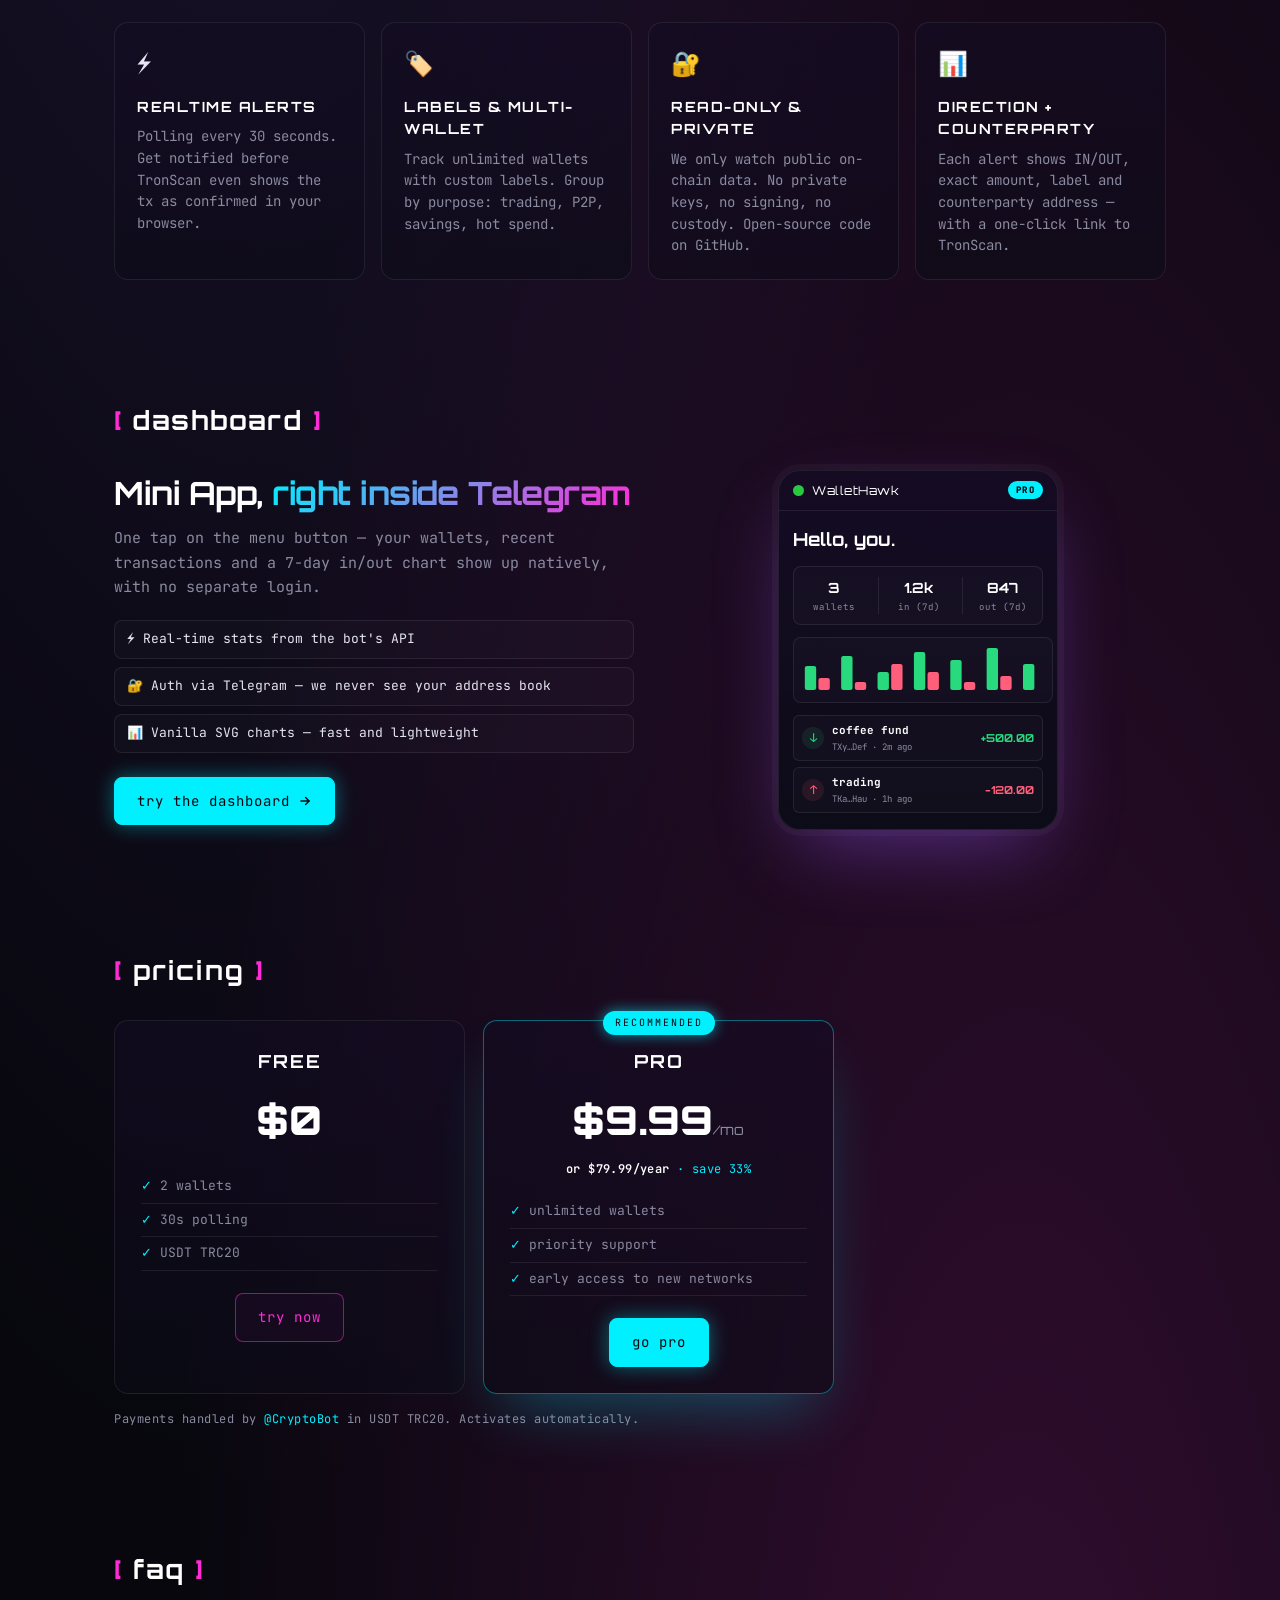
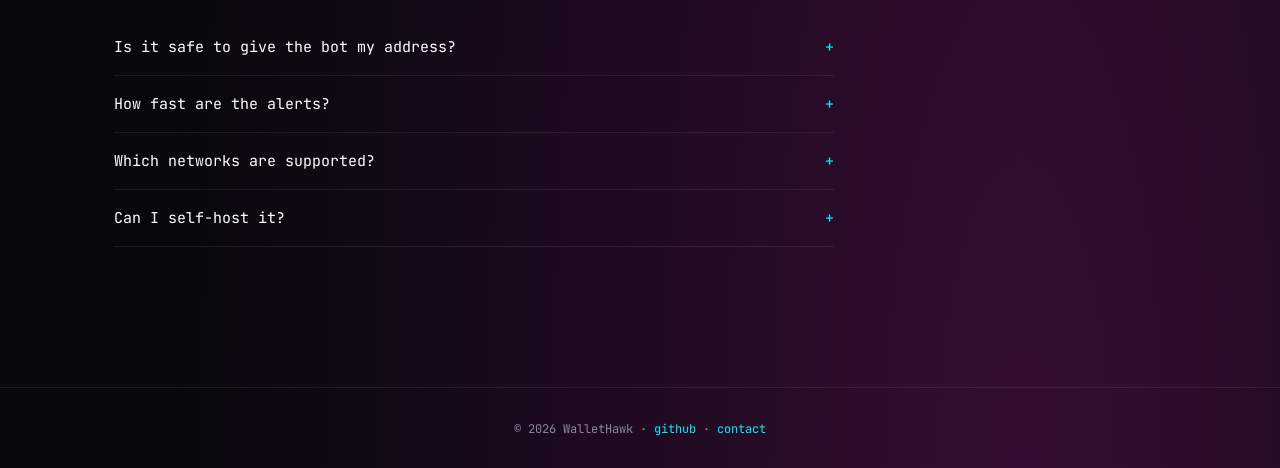
==== commit 5d00dad0: "feat(billing): two-tier pricing — Pro $9.99/mo and Yearly $79.99 (-33%) * IPaymentProvider.CreateInv" ====
--- a/docs/index.html
+++ b/docs/index.html
@@ -198,7 +198,8 @@
                 <article class="plan featured">
                     <span class="badge">recommended</span>
                     <h3>Pro</h3>
-                    <p class="price">$4.99<span>/mo</span></p>
+                    <p class="price">$9.99<span>/mo</span></p>
+                    <p class="price-yearly"><b>or $79.99/year</b> <span>· save 33%</span></p>
                     <ul>
                         <li>unlimited wallets</li>
                         <li>priority support</li>
--- a/docs/styles.css
+++ b/docs/styles.css
@@ -351,6 +351,15 @@
     margin-bottom: 18px;
 }
 .price span { font-size: 14px; color: var(--text-dim); font-weight: 400; }
+.price-yearly {
+    margin-top: -10px;
+    margin-bottom: 16px;
+    font-size: 12px;
+    color: var(--text-dim);
+    letter-spacing: 0.4px;
+}
+.price-yearly b { color: #fff; font-weight: 600; }
+.price-yearly span { color: var(--neon-cyan); }
 .plan ul {
     list-style: none;
     margin-bottom: 22px;
